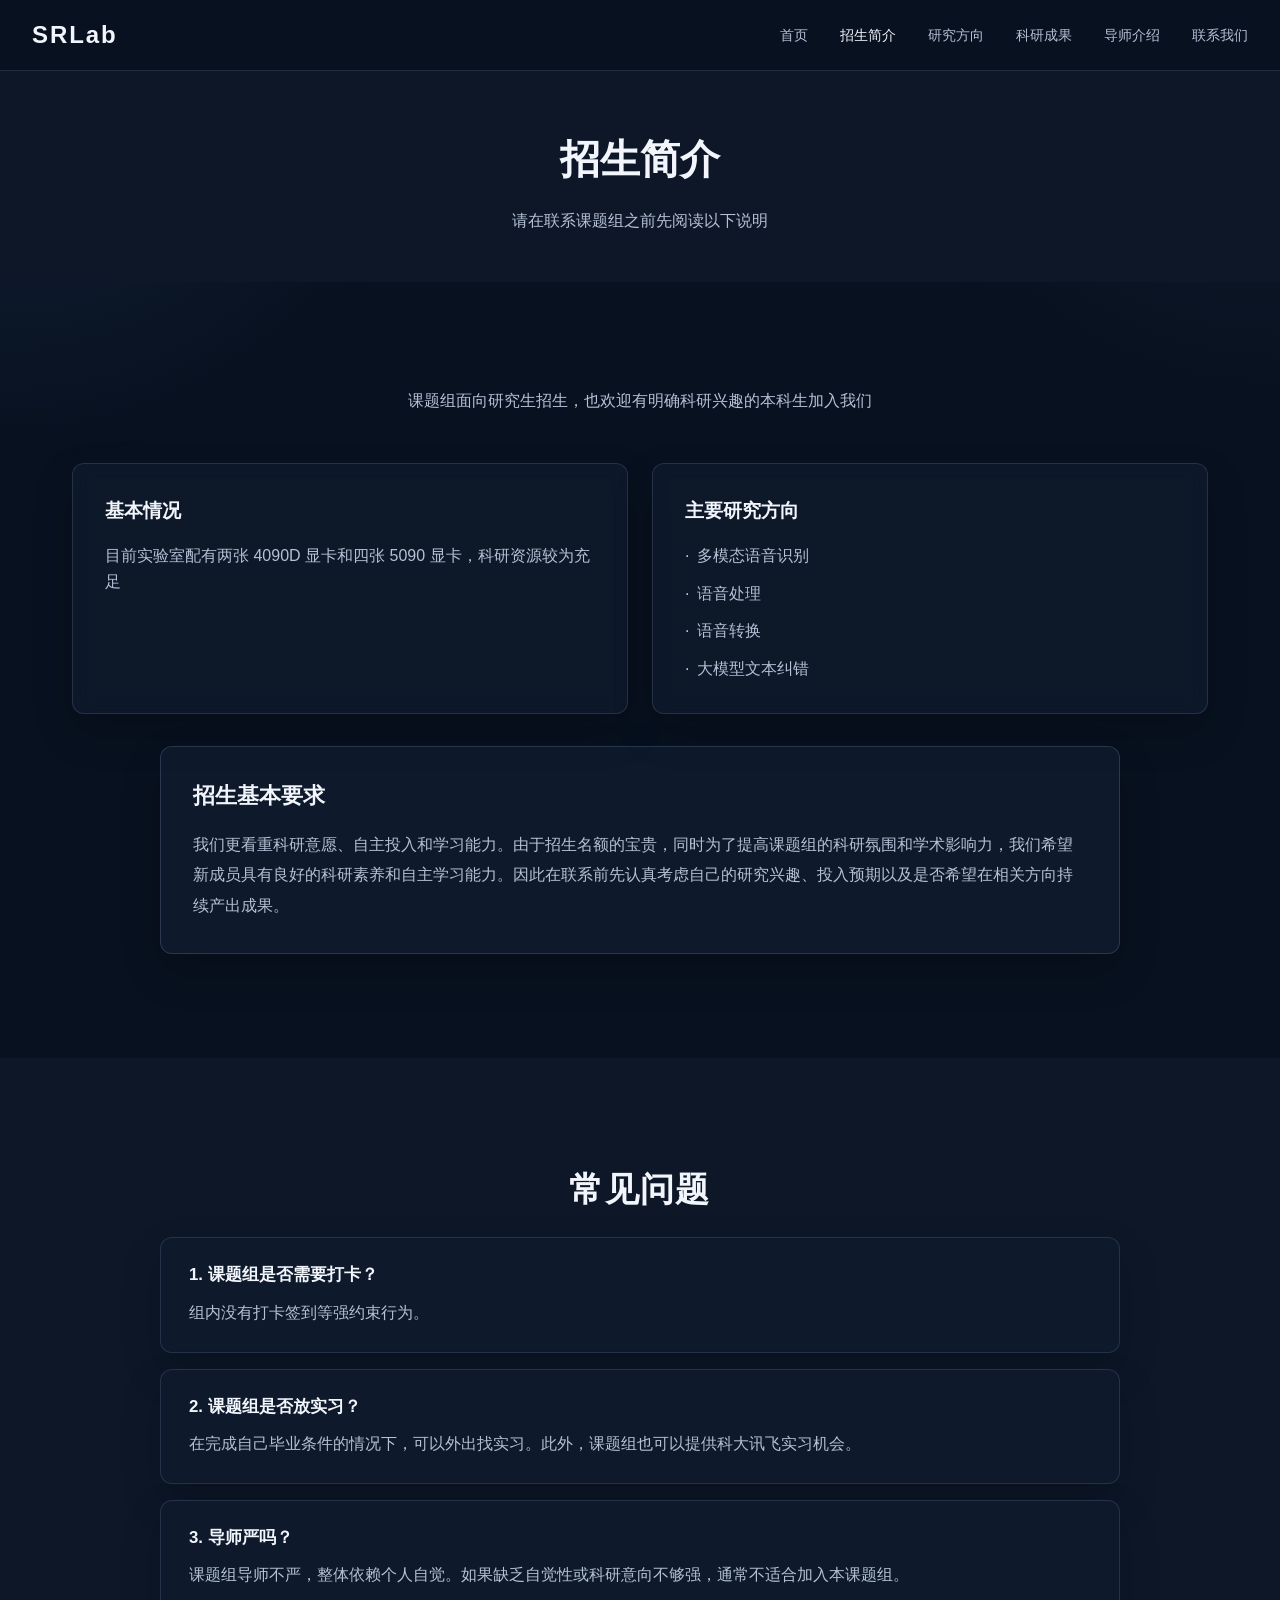
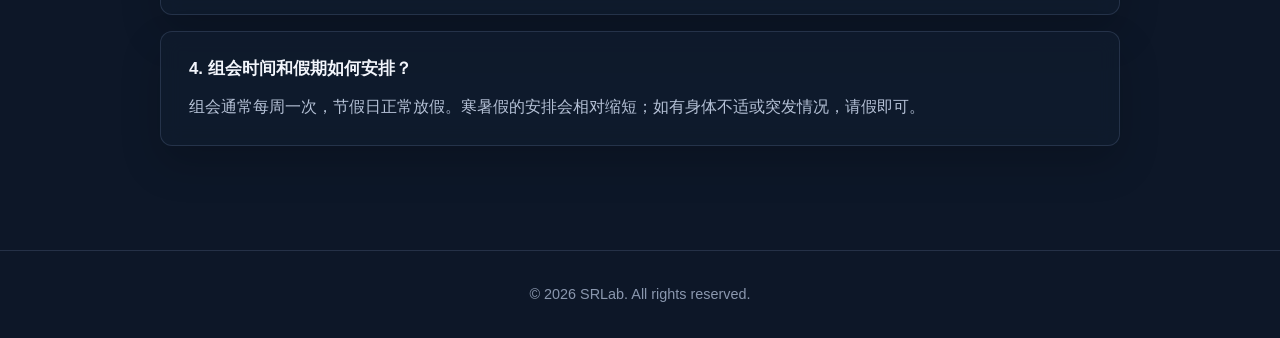
==== admissions.html @ c1d2d3a8 "initial" ====
<!DOCTYPE html>
<html lang="zh-CN">
<head>
    <meta charset="UTF-8">
    <meta name="viewport" content="width=device-width, initial-scale=1.0">
    <title>招生简介 - SRLab</title>
    <link rel="stylesheet" href="css/style.css">
</head>
<body>
    <nav class="navbar" id="navbar">
        <div class="nav-brand">SRLab</div>
        <button class="nav-toggle" id="navToggle" aria-label="Toggle navigation">
            <span></span><span></span><span></span>
        </button>
        <ul class="nav-links" id="navLinks">
            <li><a href="index.html">首页</a></li>
            <li><a href="admissions.html">招生简介</a></li>
            <li><a href="index.html#research">研究方向</a></li>
            <li><a href="index.html#achievements">科研成果</a></li>
            <li><a href="advisor.html">导师介绍</a></li>
            <li><a href="index.html#contact">联系我们</a></li>
        </ul>
    </nav>

    <div class="page-header">
        <h1>招生简介</h1>
        <p>请在联系课题组之前先阅读以下说明</p>
    </div>

    <section class="section">
        <div class="container">
            <p class="section-lead">课题组面向研究生招生，也欢迎有明确科研兴趣的本科生加入我们</p>

            <div class="admission-grid">
                <div class="admission-card">
                    <h3>基本情况</h3>
                    <p>目前实验室配有两张 4090D 显卡和四张 5090 显卡，科研资源较为充足</p>
                </div>
                <div class="admission-card">
                    <h3>主要研究方向</h3>
                    <ul>
                        <li>多模态语音识别</li>
                        <li>语音处理</li>
                        <li>语音转换</li>
                        <li>大模型文本纠错</li>
                    </ul>
                </div>
            </div>

            <div class="admission-highlight">
                <h3>招生基本要求</h3>
                <p>我们更看重科研意愿、自主投入和学习能力。由于招生名额的宝贵，同时为了提高课题组的科研氛围和学术影响力，我们希望新成员具有良好的科研素养和自主学习能力。因此在联系前先认真考虑自己的研究兴趣、投入预期以及是否希望在相关方向持续产出成果。</p>
            </div>
        </div>
    </section>

    <section class="section section-alt">
        <div class="container">
            <h2 class="section-title">常见问题</h2>
            <div class="faq-list">
                <div class="faq-item">
                    <h3>1. 课题组是否需要打卡？</h3>
                    <p>组内没有打卡签到等强约束行为。</p>
                </div>
                <div class="faq-item">
                    <h3>2. 课题组是否放实习？</h3>
                    <p>在完成自己毕业条件的情况下，可以外出找实习。此外，课题组也可以提供科大讯飞实习机会。</p>
                </div>
                <div class="faq-item">
                    <h3>3. 导师严吗？</h3>
                    <p>课题组导师不严，整体依赖个人自觉。如果缺乏自觉性或科研意向不够强，通常不适合加入本课题组。</p>
                </div>
                <div class="faq-item">
                    <h3>4. 组会时间和假期如何安排？</h3>
                    <p>组会通常每周一次，节假日正常放假。寒暑假的安排会相对缩短；如有身体不适或突发情况，请假即可。</p>
                </div>
            </div>
        </div>
    </section>

    <footer class="footer">
        <p>&copy; 2026 SRLab. All rights reserved.</p>
    </footer>

    <script src="js/main.js"></script>
</body>
</html>
---- css/style.css ----
* {
    margin: 0;
    padding: 0;
    box-sizing: border-box;
}

:root {
    --bg-primary: #08111f;
    --bg-secondary: #0d1728;
    --bg-tertiary: #111f34;
    --accent-start: #5b84d7;
    --accent-end: #88a7dd;
    --accent-strong: #b8c9ea;
    --text-primary: #f2f5fb;
    --text-secondary: #b5c1d6;
    --text-muted: #8a97ae;
    --card-bg: rgba(16, 28, 47, 0.72);
    --card-border: rgba(143, 167, 209, 0.18);
    --card-shadow: 0 18px 40px rgba(0, 0, 0, 0.18);
}

html {
    scroll-behavior: smooth;
}

body {
    font-family: "Noto Sans SC", "Microsoft YaHei", "PingFang SC", "Segoe UI", sans-serif;
    background: var(--bg-primary);
    color: var(--text-primary);
    line-height: 1.6;
    overflow-x: hidden;
    position: relative;
}

body::before {
    content: "";
    position: fixed;
    inset: 0;
    pointer-events: none;
    background:
        radial-gradient(circle at top left, rgba(91, 132, 215, 0.14), transparent 30%),
        radial-gradient(circle at top right, rgba(136, 167, 221, 0.08), transparent 28%);
    z-index: -1;
}

.container {
    max-width: 1200px;
    margin: 0 auto;
    padding: 0 2rem;
}

/* Navbar */
.navbar {
    position: fixed;
    top: 0;
    left: 0;
    right: 0;
    z-index: 1000;
    display: flex;
    align-items: center;
    justify-content: space-between;
    padding: 1rem 2rem;
    background: rgba(8, 17, 31, 0.82);
    backdrop-filter: blur(18px);
    border-bottom: 1px solid var(--card-border);
    transition: background 0.3s;
}

.nav-brand {
    font-size: 1.5rem;
    font-weight: 700;
    color: var(--text-primary);
    letter-spacing: 0.08em;
}

.nav-links {
    display: flex;
    list-style: none;
    gap: 2rem;
}

.nav-links a {
    color: var(--text-secondary);
    text-decoration: none;
    font-size: 0.9rem;
    transition: color 0.3s;
}

.nav-links a:hover,
.nav-links a.active {
    color: var(--text-primary);
}

.nav-toggle {
    display: none;
    flex-direction: column;
    gap: 5px;
    background: none;
    border: none;
    cursor: pointer;
}

.nav-toggle span {
    width: 24px;
    height: 2px;
    background: var(--text-primary);
    transition: 0.3s;
}

/* Hero */
.hero {
    position: relative;
    height: 100vh;
    display: flex;
    align-items: center;
    justify-content: center;
    overflow: hidden;
    min-height: 720px;
}

#waveCanvas {
    position: absolute;
    top: 0;
    left: 0;
    width: 100%;
    height: 100%;
    opacity: 0.4;
}

.hero-content {
    position: relative;
    text-align: center;
    z-index: 1;
    width: min(900px, calc(100% - 3rem));
    padding: 3rem 0;
}

.hero-kicker {
    margin-bottom: 1rem;
    color: var(--accent-strong);
    letter-spacing: 0.18em;
    text-transform: uppercase;
    font-size: 0.78rem;
}

.hero-title {
    font-family: Georgia, "Times New Roman", serif;
    font-size: clamp(4.2rem, 9vw, 5.8rem);
    font-weight: 800;
    color: var(--text-primary);
    letter-spacing: 0.04em;
    margin-bottom: 0.5rem;
}

.hero-subtitle {
    font-size: 1.25rem;
    color: var(--accent-strong);
    margin-bottom: 1.2rem;
    letter-spacing: 0.14em;
    text-transform: uppercase;
}

.hero-desc {
    max-width: 720px;
    margin: 0 auto 2.25rem;
    font-size: 1.08rem;
    color: var(--text-secondary);
    line-height: 1.9;
}

.hero-btn {
    display: inline-block;
    padding: 0.9rem 2rem;
    background: rgba(91, 132, 215, 0.16);
    color: var(--text-primary);
    text-decoration: none;
    border: 1px solid rgba(143, 167, 209, 0.28);
    border-radius: 999px;
    font-weight: 600;
    transition: transform 0.3s, background 0.3s, border-color 0.3s;
}

.hero-btn:hover {
    transform: translateY(-2px);
    background: rgba(91, 132, 215, 0.24);
    border-color: rgba(184, 201, 234, 0.4);
}

.hero-actions {
    display: flex;
    justify-content: center;
    gap: 1rem;
    flex-wrap: wrap;
}

.hero-btn-secondary {
    background: transparent;
    border: 1px solid rgba(143, 167, 209, 0.28);
}

/* Sections */
.section {
    padding: 6.5rem 0;
}

.section-alt {
    background: var(--bg-secondary);
}

.section-title {
    text-align: center;
    font-family: "Noto Serif SC", "Source Han Serif SC", "Songti SC", serif;
    font-size: 2.15rem;
    margin-bottom: 1.25rem;
    color: var(--text-primary);
    letter-spacing: 0.04em;
}

.section-intro {
    max-width: 760px;
    margin: 0 auto 2.75rem;
    text-align: center;
    color: var(--text-secondary);
    line-height: 1.9;
    font-size: 0.98rem;
}

/* Research Cards */
.research-grid {
    display: grid;
    grid-template-columns: repeat(auto-fit, minmax(300px, 1fr));
    gap: 1.5rem;
}

.card {
    background: var(--card-bg);
    border: 1px solid var(--card-border);
    border-radius: 12px;
    padding: 2rem;
    backdrop-filter: blur(10px);
    box-shadow: var(--card-shadow);
    transition: transform 0.3s, border-color 0.3s;
    opacity: 0;
    transform: translateY(30px);
    border-top: 3px solid rgba(136, 167, 221, 0.35);
}

.card.visible {
    opacity: 1;
    transform: translateY(0);
    transition: opacity 0.6s, transform 0.6s;
}

.card:hover {
    transform: translateY(-5px);
    border-color: var(--accent-start);
}

.card h3 {
    font-size: 1.2rem;
    margin-bottom: 0.8rem;
    color: var(--text-primary);
}

.card p {
    color: var(--text-secondary);
    font-size: 0.94rem;
    line-height: 1.8;
}

/* Team */
.team-category {
    color: var(--text-secondary);
    font-size: 1.1rem;
    margin-bottom: 1.5rem;
    margin-top: 2rem;
    padding-left: 1rem;
    border-left: 3px solid var(--accent-start);
}

.team-grid {
    display: grid;
    grid-template-columns: repeat(auto-fit, minmax(200px, 1fr));
    gap: 1.5rem;
    margin-bottom: 1rem;
}

.member-card {
    background: var(--card-bg);
    border: 1px solid var(--card-border);
    border-radius: 16px;
    padding: 1.5rem;
    text-align: center;
    backdrop-filter: blur(10px);
    transition: transform 0.3s;
    opacity: 0;
    transform: translateY(30px);
}

.member-card.visible {
    opacity: 1;
    transform: translateY(0);
    transition: opacity 0.6s, transform 0.6s;
}

.member-card:hover {
    transform: translateY(-3px);
}

.member-avatar {
    width: 70px;
    height: 70px;
    border-radius: 50%;
    background: linear-gradient(135deg, rgba(91, 132, 215, 0.9), rgba(136, 167, 221, 0.85));
    display: flex;
    align-items: center;
    justify-content: center;
    margin: 0 auto 1rem;
    font-size: 1.5rem;
    font-weight: 700;
}

.member-card h4 {
    margin-bottom: 0.3rem;
}

.member-role {
    color: var(--accent-strong);
    font-size: 0.8rem;
    margin-bottom: 0.3rem;
}

.member-interest {
    color: var(--text-secondary);
    font-size: 0.85rem;
}

.member-card.featured {
    grid-column: span 2;
    background: linear-gradient(135deg, rgba(67, 97, 238, 0.1), rgba(114, 9, 183, 0.1));
}

.member-links {
    margin-top: 0.8rem;
    display: flex;
    gap: 0.8rem;
    justify-content: center;
}

.section-links {
    margin-top: 1.4rem;
}

.member-links a {
    color: var(--text-primary);
    text-decoration: none;
    font-size: 0.85rem;
    padding: 0.45rem 0.95rem;
    border: 1px solid rgba(143, 167, 209, 0.28);
    border-radius: 999px;
    background: rgba(91, 132, 215, 0.1);
    transition: all 0.3s;
}

.member-links a:hover {
    background: rgba(91, 132, 215, 0.2);
    border-color: rgba(184, 201, 234, 0.4);
}

.team-intro {
    background: var(--card-bg);
    border: 1px solid var(--card-border);
    border-radius: 12px;
    padding: 2rem;
    margin: 2rem 0;
    backdrop-filter: blur(10px);
    box-shadow: var(--card-shadow);
}

.team-intro h4 {
    color: var(--accent-start);
    margin-bottom: 1rem;
    font-size: 1.1rem;
}

.team-intro p {
    color: var(--text-secondary);
    line-height: 1.8;
    margin-bottom: 0.8rem;
}

/* Achievements */
.achievement-list {
    max-width: 900px;
    margin: 0 auto;
}

.achievement-item {
    background: var(--card-bg);
    border: 1px solid var(--card-border);
    border-radius: 12px;
    padding: 2rem;
    margin-bottom: 2rem;
    backdrop-filter: blur(10px);
    box-shadow: var(--card-shadow);
    display: flex;
    gap: 2rem;
    align-items: flex-start;
    transition: transform 0.3s, border-color 0.3s;
}

.achievement-item:hover {
    transform: translateY(-3px);
    border-color: var(--accent-start);
}

.achievement-item.highlight {
    border-color: rgba(136, 167, 221, 0.3);
    background: rgba(16, 28, 47, 0.82);
}

.achievement-badge {
    flex-shrink: 0;
    width: 80px;
    height: 80px;
    border-radius: 12px;
    background: rgba(91, 132, 215, 0.14);
    border: 1px solid rgba(143, 167, 209, 0.25);
    display: flex;
    align-items: center;
    justify-content: center;
    font-size: 1.5rem;
    font-weight: 800;
    color: var(--accent-strong);
}

.achievement-content h3 {
    font-size: 1.3rem;
    margin-bottom: 0.5rem;
    color: var(--text-primary);
}

.achievement-year {
    color: var(--accent-strong);
    font-weight: 600;
    font-size: 0.9rem;
    margin-bottom: 0.8rem;
}

.achievement-desc {
    color: var(--text-secondary);
    line-height: 1.8;
    margin-bottom: 1rem;
}

.achievement-tags {
    display: flex;
    gap: 0.5rem;
    flex-wrap: wrap;
}

.achievement-tags span {
    background: rgba(255, 255, 255, 0.03);
    border: 1px solid var(--card-border);
    padding: 0.3rem 0.8rem;
    border-radius: 999px;
    font-size: 0.8rem;
    color: var(--text-secondary);
}

/* Academic Resources */
.resources-intro {
    text-align: center;
    max-width: 800px;
    margin: 0 auto 3rem;
    color: var(--text-secondary);
    line-height: 1.8;
}

.resources-grid {
    display: grid;
    grid-template-columns: repeat(auto-fit, minmax(350px, 1fr));
    gap: 2rem;
    margin-bottom: 3rem;
}

.resource-category {
    background: var(--card-bg);
    border: 1px solid var(--card-border);
    border-radius: 12px;
    padding: 2rem;
    backdrop-filter: blur(10px);
    box-shadow: var(--card-shadow);
}

.resource-category h3 {
    font-size: 1.3rem;
    margin-bottom: 1.5rem;
    color: var(--text-primary);
}

.resource-list {
    display: flex;
    flex-direction: column;
    gap: 1rem;
}

.resource-item {
    padding: 1rem;
    background: rgba(255, 255, 255, 0.02);
    border: 1px solid rgba(143, 167, 209, 0.08);
    border-radius: 10px;
    transition: background 0.3s, border-color 0.3s;
}

.resource-item:hover {
    background: rgba(255, 255, 255, 0.05);
    border-color: rgba(143, 167, 209, 0.18);
}

.resource-name {
    font-weight: 700;
    font-size: 1rem;
    margin-bottom: 0.3rem;
    color: var(--text-primary);
}

.resource-desc {
    font-size: 0.85rem;
    color: var(--text-secondary);
    margin-bottom: 0.5rem;
    line-height: 1.4;
}

.resource-note {
    display: inline-block;
    font-size: 0.75rem;
    color: var(--accent-strong);
    margin-left: 0.5rem;
}

.resources-note {
    background: rgba(16, 28, 47, 0.78);
    border-left: 4px solid rgba(136, 167, 221, 0.6);
    padding: 1.5rem 2rem;
    border-radius: 12px;
}

.resources-note h4 {
    color: var(--text-primary);
    margin-bottom: 0.8rem;
    font-size: 1.1rem;
}

.resources-note p {
    color: var(--text-secondary);
    line-height: 1.8;
}

/* Publications */
.pub-author-section {
    margin-bottom: 3rem;
}

.pub-author-header {
    background: rgba(16, 28, 47, 0.76);
    border-left: 4px solid rgba(136, 167, 221, 0.6);
    padding: 1.5rem 2rem;
    border-radius: 12px;
    margin-bottom: 2rem;
}

.pub-author-header h3 {
    font-size: 1.5rem;
    margin-bottom: 0.3rem;
    color: var(--text-primary);
}

.pub-author-header p {
    color: var(--text-secondary);
    font-size: 0.9rem;
}

.pub-category {
    margin-bottom: 2.5rem;
}

.pub-category h4 {
    font-size: 1.2rem;
    color: var(--text-primary);
    margin-bottom: 1.5rem;
    padding-left: 1rem;
    border-left: 3px solid var(--accent-start);
}

.pub-list {
    list-style: none;
}

.pub-item {
    background: var(--card-bg);
    border: 1px solid var(--card-border);
    border-radius: 12px;
    padding: 1.5rem;
    margin-bottom: 1rem;
    backdrop-filter: blur(10px);
    box-shadow: var(--card-shadow);
    transition: transform 0.3s, border-color 0.3s;
    opacity: 0;
    transform: translateY(20px);
}

.pub-item.visible {
    opacity: 1;
    transform: translateY(0);
    transition: opacity 0.5s, transform 0.5s;
}

.pub-item:hover {
    transform: translateY(-3px);
    border-color: var(--accent-start);
}

.pub-main {
    display: flex;
    flex-direction: column;
    gap: 0.5rem;
}

.pub-title {
    font-weight: 600;
    font-size: 1rem;
    line-height: 1.5;
    color: var(--text-primary);
    text-decoration: none;
    transition: color 0.3s;
}

a.pub-title:hover {
    color: var(--accent-strong);
    text-decoration: underline;
}

.pub-authors {
    color: var(--text-secondary);
    font-size: 0.85rem;
}

.pub-meta {
    display: flex;
    align-items: center;
    gap: 0.8rem;
    flex-wrap: wrap;
    margin-top: 0.3rem;
}

.pub-venue {
    display: inline-block;
    background: rgba(91, 132, 215, 0.14);
    color: var(--accent-strong);
    font-size: 0.75rem;
    padding: 0.25rem 0.7rem;
    border: 1px solid rgba(143, 167, 209, 0.2);
    border-radius: 999px;
    font-weight: 600;
}

.pub-badge {
    display: inline-block;
    padding: 0.25rem 0.7rem;
    border-radius: 20px;
    font-size: 0.7rem;
    font-weight: 700;
    letter-spacing: 0.3px;
}

.pub-badge.ccf-a {
    background: linear-gradient(135deg, #ff6b6b, #ee5a6f);
    color: white;
}

.pub-badge.ccf-b {
    background: linear-gradient(135deg, #4facfe, #00f2fe);
    color: white;
}

.pub-badge.ccf-c {
    background: linear-gradient(135deg, #43e97b, #38f9d7);
    color: white;
}

.pub-badge.sci-1 {
    background: linear-gradient(135deg, #fa709a, #fee140);
    color: white;
}

.pub-badge.sci-2 {
    background: linear-gradient(135deg, #a8edea, #fed6e3);
    color: #333;
}

.pub-badge.sci-3 {
    background: linear-gradient(135deg, #ffecd2, #fcb69f);
    color: #333;
}

.pub-badge.sci-4 {
    background: linear-gradient(135deg, #e0c3fc, #8ec5fc);
    color: white;
}

/* Contact */
.contact-grid {
    display: grid;
    grid-template-columns: 1fr 1fr;
    gap: 2rem;
    align-items: start;
}

.contact-item {
    margin-bottom: 1.5rem;
}

.contact-label {
    display: block;
    color: var(--accent-strong);
    font-weight: 600;
    margin-bottom: 0.3rem;
    font-size: 0.9rem;
}

.contact-item p {
    color: var(--text-secondary);
    line-height: 1.8;
}

.contact-item a {
    color: var(--text-secondary);
    text-decoration: none;
}

.contact-item a:hover {
    color: var(--accent-strong);
}

.map-placeholder {
    background: var(--card-bg);
    border: 1px solid var(--card-border);
    border-radius: 12px;
    height: 250px;
    display: flex;
    align-items: center;
    justify-content: center;
    color: var(--text-secondary);
    text-align: center;
    box-shadow: var(--card-shadow);
}

/* Page Header (sub pages) */
.page-header {
    padding: 8rem 2rem 3rem;
    text-align: center;
    background: var(--bg-secondary);
}

.page-header h1 {
    font-family: "Noto Serif SC", "Source Han Serif SC", "Songti SC", serif;
    font-size: 2.5rem;
    color: var(--text-primary);
}

.page-header p {
    max-width: 760px;
    margin: 1rem auto 0;
    color: var(--text-secondary);
}

.section-lead {
    max-width: 860px;
    margin: 0 auto 3rem;
    text-align: center;
    color: var(--text-secondary);
    line-height: 1.9;
    font-size: 0.98rem;
}

.admission-grid {
    display: grid;
    grid-template-columns: repeat(auto-fit, minmax(280px, 1fr));
    gap: 1.5rem;
    margin-bottom: 2rem;
}

.admission-card {
    background: var(--card-bg);
    border: 1px solid var(--card-border);
    border-radius: 12px;
    padding: 2rem;
    backdrop-filter: blur(10px);
    box-shadow: var(--card-shadow);
}

.admission-card h3 {
    margin-bottom: 1rem;
    font-size: 1.2rem;
    color: var(--text-primary);
}

.admission-card p,
.admission-card li {
    color: var(--text-secondary);
}

.admission-card ul {
    list-style: none;
    display: grid;
    gap: 0.75rem;
}

.admission-card li::before {
    content: "·";
    color: var(--accent-strong);
    margin-right: 0.5rem;
}

.admission-highlight {
    margin: 2rem auto 0;
    max-width: 960px;
    padding: 2rem;
    background: rgba(16, 28, 47, 0.82);
    border: 1px solid rgba(143, 167, 209, 0.22);
    border-radius: 12px;
    box-shadow: var(--card-shadow);
}

.admission-highlight h3 {
    margin-bottom: 1rem;
    font-size: 1.35rem;
}

.admission-highlight p {
    color: var(--text-secondary);
    line-height: 1.9;
}

.faq-list {
    max-width: 960px;
    margin: 0 auto;
    display: grid;
    gap: 1rem;
}

.faq-item {
    background: var(--card-bg);
    border: 1px solid var(--card-border);
    border-radius: 12px;
    padding: 1.5rem 1.75rem;
    backdrop-filter: blur(10px);
    box-shadow: var(--card-shadow);
}

.faq-item h3 {
    margin-bottom: 0.6rem;
    font-size: 1.05rem;
    color: var(--text-primary);
}

.faq-item p {
    color: var(--text-secondary);
    line-height: 1.8;
}

/* Team Overview (index) */
.team-overview {
    display: grid;
    grid-template-columns: 1fr 1fr;
    gap: 2rem;
}

.team-overview-card {
    background: var(--card-bg);
    border: 1px solid var(--card-border);
    border-radius: 16px;
    padding: 2rem;
    text-align: center;
    backdrop-filter: blur(10px);
    transition: transform 0.3s;
}

.team-overview-card:hover {
    transform: translateY(-3px);
}

.team-overview-stat {
    font-size: 3rem;
    font-weight: 800;
    background: linear-gradient(135deg, var(--accent-start), var(--accent-end));
    -webkit-background-clip: text;
    -webkit-text-fill-color: transparent;
    background-clip: text;
    margin-bottom: 0.5rem;
}

.card-link {
    display: inline-block;
    margin-top: 1rem;
    color: var(--accent-strong);
    text-decoration: none;
    font-size: 0.9rem;
    font-weight: 600;
    transition: color 0.3s;
}

.card-link:hover {
    color: var(--text-primary);
}

/* Advisor Profile */
.advisor-profile {
    margin-bottom: 2rem;
}

.advisor-info {
    background: var(--card-bg);
    border: 1px solid var(--card-border);
    border-radius: 12px;
    padding: 2rem;
    backdrop-filter: blur(10px);
    box-shadow: var(--card-shadow);
}

.advisor-detail h2 {
    font-size: 2rem;
    margin-bottom: 0.5rem;
}

.advisor-title {
    color: var(--accent-strong);
    font-size: 1rem;
    margin-bottom: 0.8rem;
}

.advisor-meta {
    display: flex;
    flex-direction: column;
    gap: 0.3rem;
    color: var(--text-secondary);
    font-size: 0.9rem;
    margin-bottom: 1rem;
}

.advisor-summary {
    color: var(--text-secondary);
    line-height: 1.9;
    margin-top: 1rem;
}

/* Project List */
.project-list {
    list-style: none;
}

.project-item {
    display: flex;
    gap: 1.5rem;
    align-items: flex-start;
    background: var(--card-bg);
    border: 1px solid var(--card-border);
    border-radius: 12px;
    padding: 1.5rem;
    margin-bottom: 1rem;
    backdrop-filter: blur(10px);
    box-shadow: var(--card-shadow);
}

.project-status {
    flex-shrink: 0;
    padding: 0.25rem 0.7rem;
    border-radius: 20px;
    font-size: 0.75rem;
    font-weight: 700;
}

.project-status.ongoing {
    background: rgba(91, 132, 215, 0.16);
    color: var(--accent-strong);
    border: 1px solid rgba(143, 167, 209, 0.2);
}

.project-status.finished {
    background: rgba(255, 255, 255, 0.05);
    color: var(--text-secondary);
    border: 1px solid var(--card-border);
}

.project-content h4 {
    margin-bottom: 0.4rem;
    font-size: 1rem;
}

.project-content p {
    color: var(--text-secondary);
    font-size: 0.85rem;
    margin-bottom: 0.3rem;
}

.project-period {
    color: var(--accent-strong);
    font-size: 0.8rem;
    font-weight: 600;
}

/* Patent List */
.patent-list {
    list-style: none;
}

/* Student Cards */
.student-list {
    display: flex;
    flex-direction: column;
    gap: 1.5rem;
}

.student-card {
    background: var(--card-bg);
    border: 1px solid var(--card-border);
    border-radius: 12px;
    overflow: hidden;
    backdrop-filter: blur(10px);
    box-shadow: var(--card-shadow);
    transition: transform 0.3s, border-color 0.3s;
}

.student-card:hover {
    transform: translateY(-3px);
    border-color: var(--accent-start);
}

.student-header {
    padding: 1.5rem 2rem;
}

.student-basic h3 {
    font-size: 1.3rem;
    margin-bottom: 0.3rem;
}

.student-grade {
    color: var(--accent-strong);
    font-size: 0.85rem;
    font-weight: 600;
    margin-bottom: 0.2rem;
}

.student-direction {
    color: var(--text-secondary);
    font-size: 0.9rem;
}

.student-body {
    padding: 0 2rem 1.5rem;
    border-top: 1px solid var(--card-border);
    padding-top: 1.5rem;
    margin: 0 1rem;
}

.student-body h4 {
    font-size: 0.9rem;
    color: var(--text-secondary);
    margin-bottom: 0.8rem;
    margin-top: 1rem;
}

.student-body h4:first-child {
    margin-top: 0;
}

.experience-item {
    display: flex;
    justify-content: space-between;
    align-items: center;
    padding: 0.5rem 0;
}

.experience-company {
    font-weight: 600;
    color: var(--text-primary);
}

.experience-period {
    color: var(--text-secondary);
    font-size: 0.85rem;
}

.student-achievements {
    list-style: none;
}

.student-achievements li {
    display: flex;
    justify-content: space-between;
    align-items: center;
    padding: 0.5rem 0;
}

.achievement-text {
    color: var(--text-primary);
    font-size: 0.9rem;
}

/* Footer */
.footer {
    background: var(--bg-secondary);
    text-align: center;
    padding: 2rem;
    color: var(--text-muted);
    font-size: 0.9rem;
    border-top: 1px solid var(--card-border);
}

/* Responsive */
@media (max-width: 768px) {
    .nav-links {
        position: fixed;
        top: 60px;
        left: 0;
        right: 0;
        flex-direction: column;
        background: rgba(8, 17, 31, 0.95);
        backdrop-filter: blur(20px);
        padding: 2rem;
        gap: 1rem;
        transform: translateY(-100%);
        opacity: 0;
        transition: transform 0.3s, opacity 0.3s;
    }

    .nav-links.active {
        transform: translateY(0);
        opacity: 1;
    }

    .nav-toggle {
        display: flex;
    }

    .hero-title {
        font-size: 3rem;
    }

    .hero-subtitle {
        font-size: 1rem;
    }

    .hero-desc {
        font-size: 1rem;
    }

    .section-title {
        font-size: 1.8rem;
    }

    .hero-actions {
        flex-direction: column;
        align-items: center;
    }

    .hero-btn {
        width: min(280px, 100%);
    }

    .research-grid {
        grid-template-columns: 1fr;
    }

    .resources-grid {
        grid-template-columns: 1fr;
    }

    .team-grid {
        grid-template-columns: repeat(auto-fit, minmax(150px, 1fr));
    }

    .member-card.featured {
        grid-column: span 1;
    }

    .achievement-item {
        flex-direction: column;
        align-items: center;
        text-align: center;
    }

    .pub-meta {
        flex-direction: column;
        align-items: flex-start;
        gap: 0.5rem;
    }

    .pub-author-header {
        padding: 1rem 1.5rem;
    }

    .team-overview {
        grid-template-columns: 1fr;
    }

    .advisor-info {
        padding: 1.5rem;
    }

    .advisor-meta {
        align-items: center;
    }

    .member-links {
        justify-content: center;
    }

    .project-item {
        flex-direction: column;
        gap: 0.8rem;
    }

    .student-header {
        text-align: left;
    }

    .experience-item,
    .student-achievements li {
        flex-direction: column;
        align-items: flex-start;
        gap: 0.3rem;
    }

    .contact-grid {
        grid-template-columns: 1fr;
    }

    .section {
        padding: 4rem 0;
    }
}
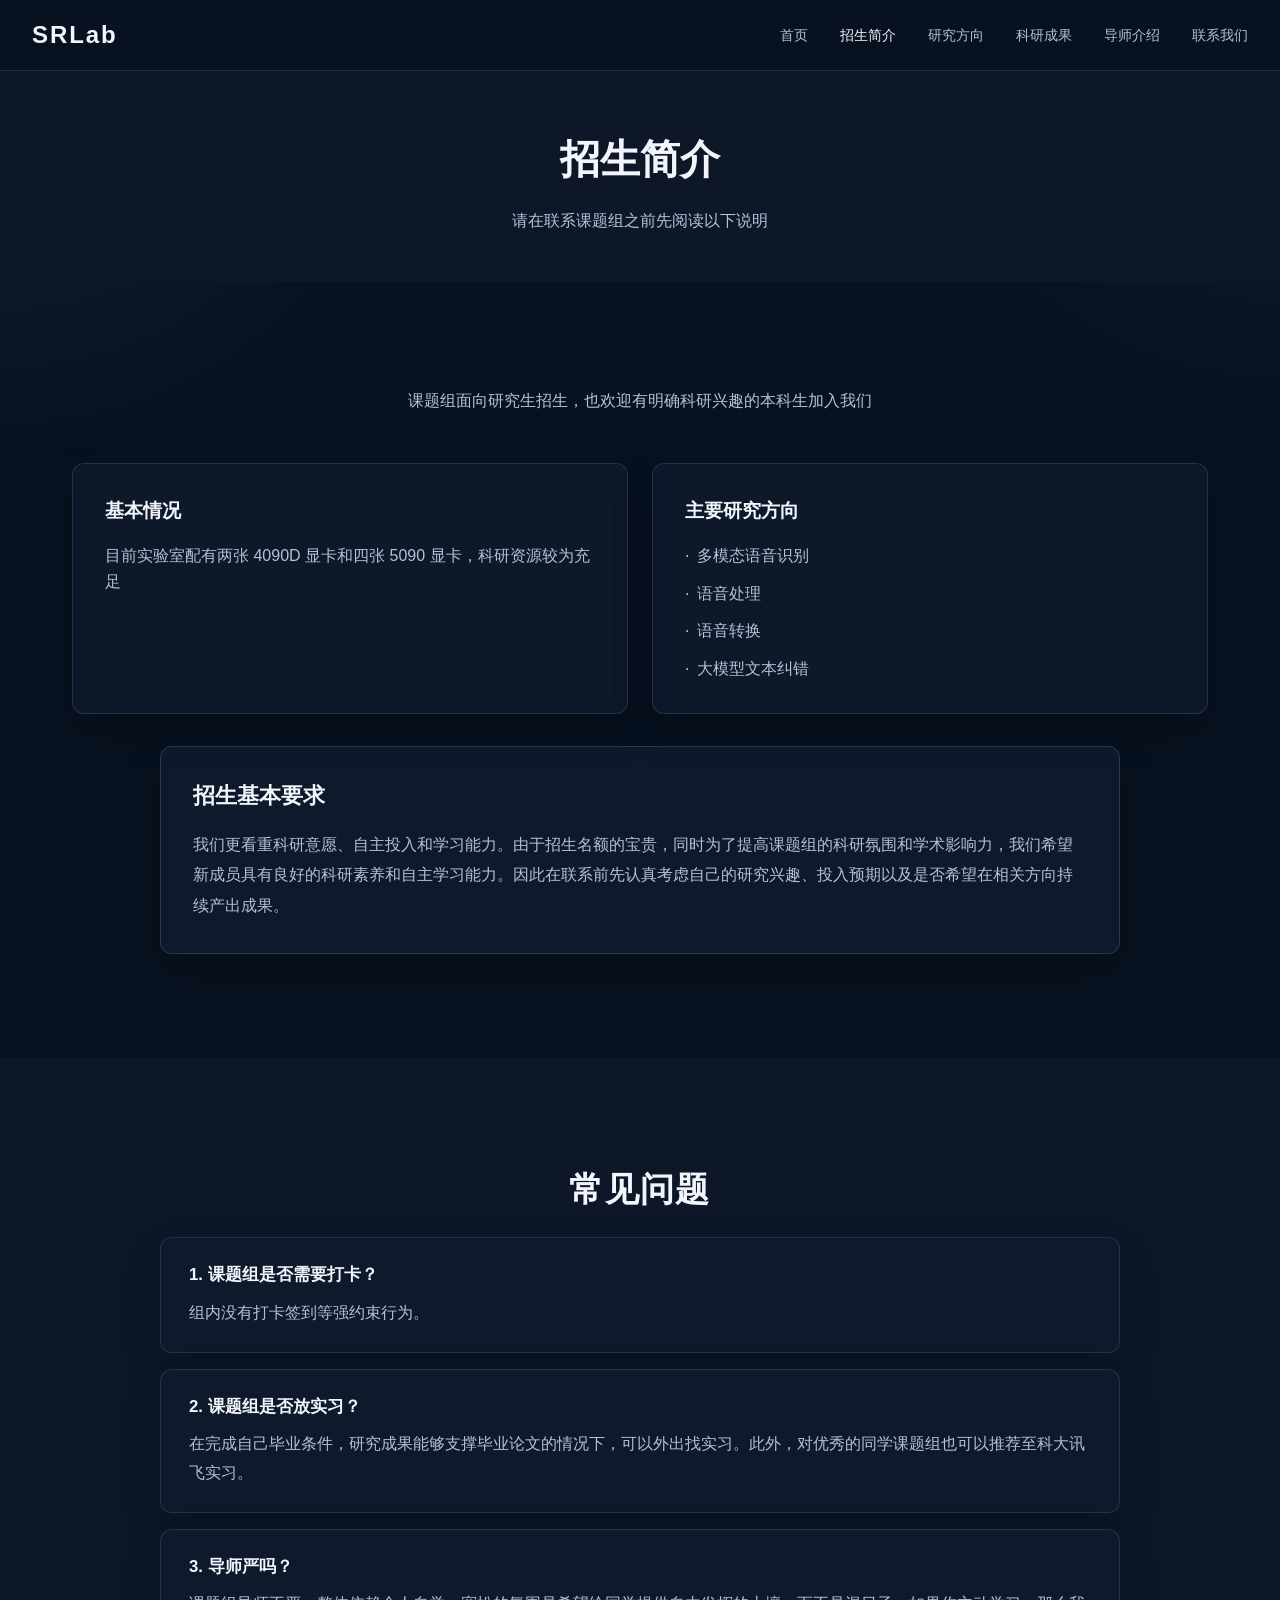
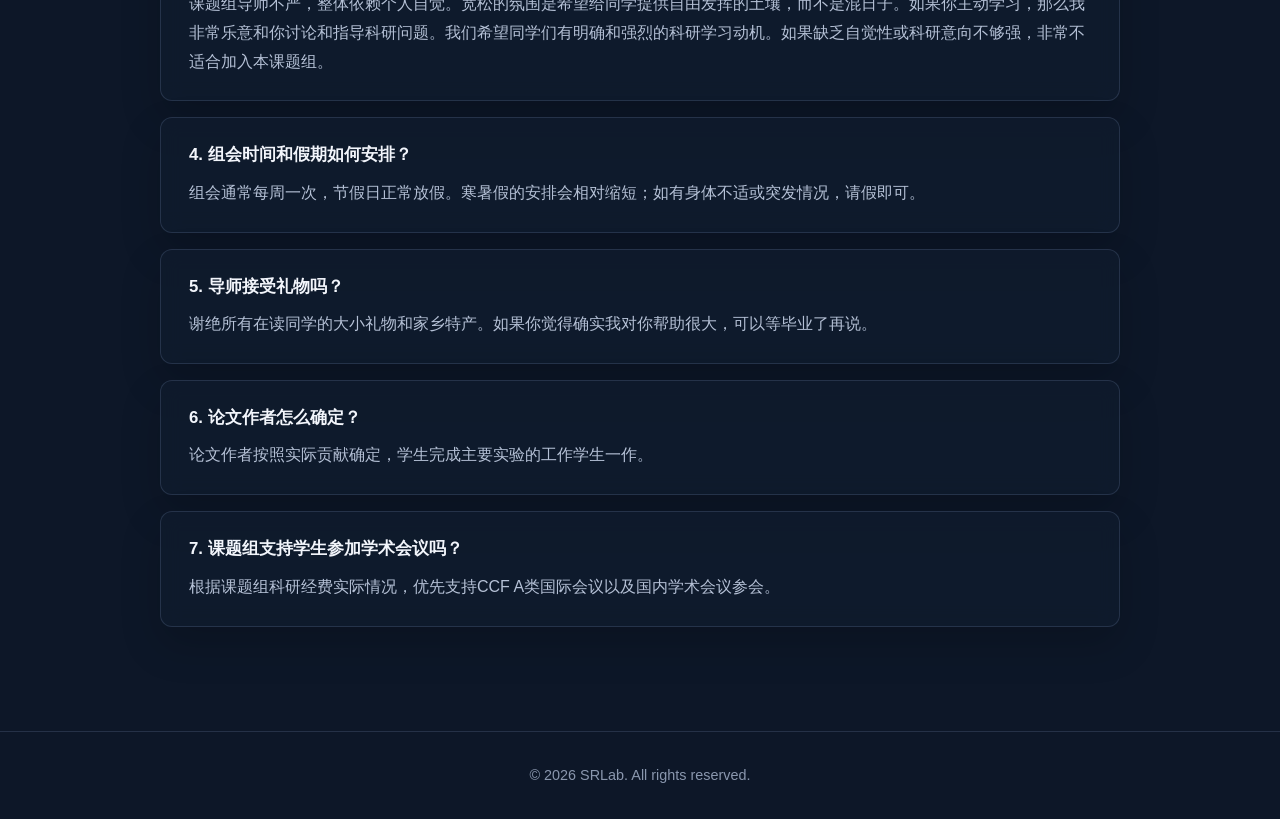
==== commit 68f152b1: "add some QA" ====
--- a/admissions.html
+++ b/admissions.html
@@ -64,15 +64,27 @@
                 </div>
                 <div class="faq-item">
                     <h3>2. 课题组是否放实习？</h3>
-                    <p>在完成自己毕业条件的情况下，可以外出找实习。此外，课题组也可以提供科大讯飞实习机会。</p>
+                    <p>在完成自己毕业条件，研究成果能够支撑毕业论文的情况下，可以外出找实习。此外，对优秀的同学课题组也可以推荐至科大讯飞实习。</p>
                 </div>
                 <div class="faq-item">
                     <h3>3. 导师严吗？</h3>
-                    <p>课题组导师不严，整体依赖个人自觉。如果缺乏自觉性或科研意向不够强，通常不适合加入本课题组。</p>
+                    <p>课题组导师不严，整体依赖个人自觉。宽松的氛围是希望给同学提供自由发挥的土壤，而不是混日子。如果你主动学习，那么我非常乐意和你讨论和指导科研问题。我们希望同学们有明确和强烈的科研学习动机。如果缺乏自觉性或科研意向不够强，非常不适合加入本课题组。</p>
                 </div>
                 <div class="faq-item">
                     <h3>4. 组会时间和假期如何安排？</h3>
                     <p>组会通常每周一次，节假日正常放假。寒暑假的安排会相对缩短；如有身体不适或突发情况，请假即可。</p>
+                </div>
+                <div class="faq-item">
+                    <h3>5. 导师接受礼物吗？</h3>
+                    <p>谢绝所有在读同学的大小礼物和家乡特产。如果你觉得确实我对你帮助很大，可以等毕业了再说。</p>
+                </div>
+                <div class="faq-item">
+                    <h3>6. 论文作者怎么确定？</h3>
+                    <p>论文作者按照实际贡献确定，学生完成主要实验的工作学生一作。</p>
+                </div>
+                <div class="faq-item">
+                    <h3>7. 课题组支持学生参加学术会议吗？</h3>
+                    <p>根据课题组科研经费实际情况，优先支持CCF A类国际会议以及国内学术会议参会。</p>
                 </div>
             </div>
         </div>
